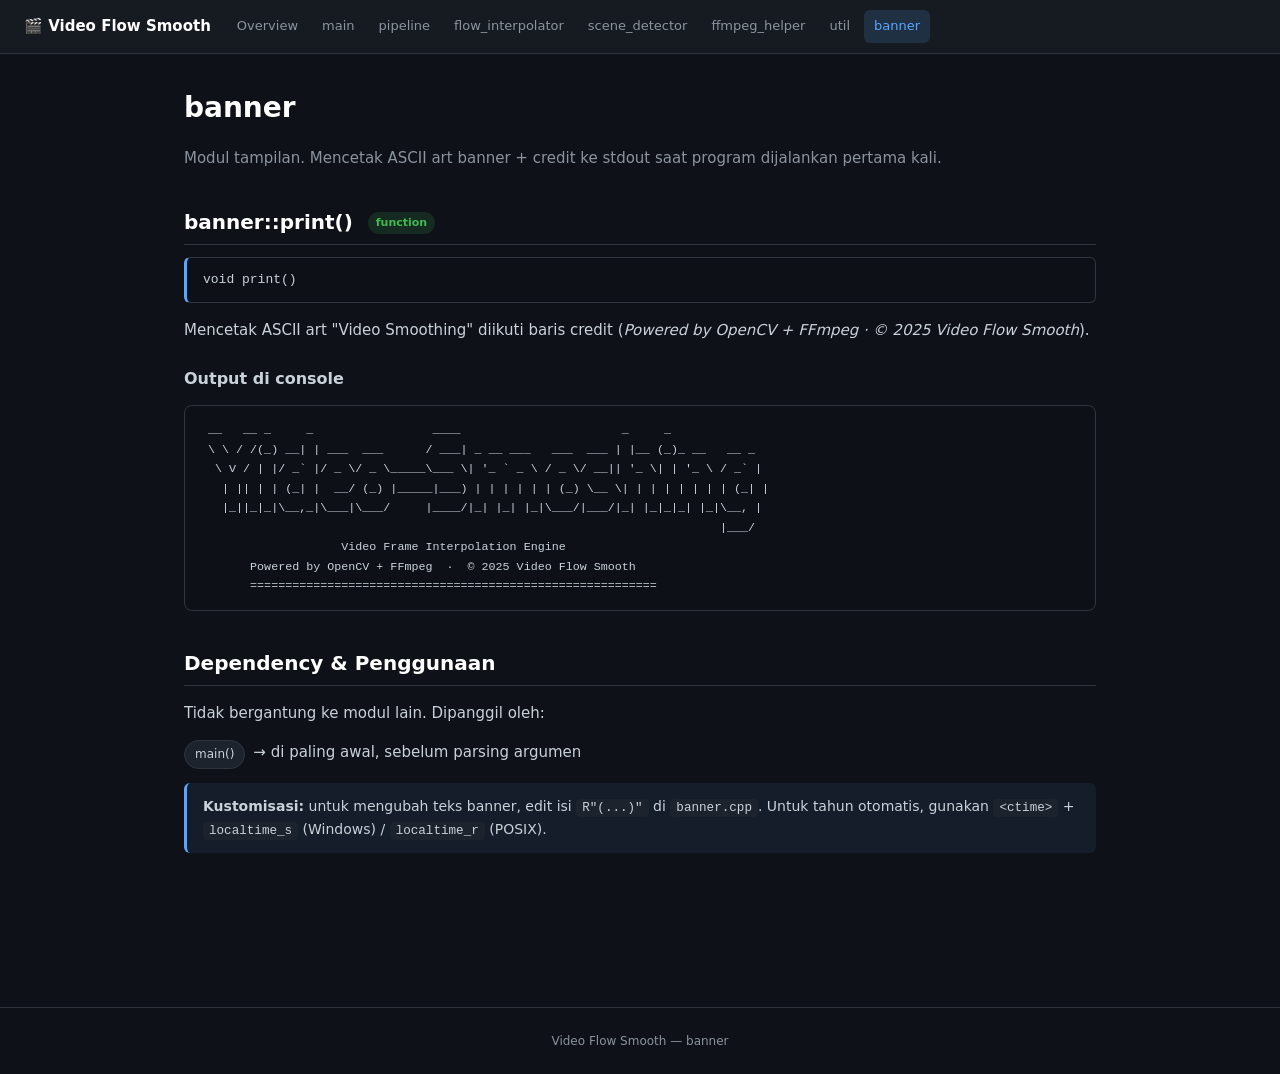
==== docs-html/banner.html @ 12956aa4 "Add banner module with ASCII art display and integrate into main application" ====
<!DOCTYPE html>
<html lang="id">
<head>
  <meta charset="UTF-8">
  <title>banner — Video Flow Smooth</title>
  <link rel="stylesheet" href="style.css">
</head>
<body>

<nav class="top">
  <span class="brand">🎬 Video Flow Smooth</span>
  <a href="index.html">Overview</a>
  <a href="main.html">main</a>
  <a href="pipeline.html">pipeline</a>
  <a href="flow_interpolator.html">flow_interpolator</a>
  <a href="scene_detector.html">scene_detector</a>
  <a href="ffmpeg_helper.html">ffmpeg_helper</a>
  <a href="util.html">util</a>
  <a href="banner.html" class="active">banner</a>
</nav>

<main>
  <h1>banner</h1>
  <p class="lead">
    Modul tampilan. Mencetak ASCII art banner + credit ke stdout saat
    program dijalankan pertama kali.
  </p>

  <h2 id="print">banner::print() <span class="badge fn">function</span></h2>
  <div class="signature">void print()</div>
  <p>Mencetak ASCII art "Video Smoothing" diikuti baris credit
     (<em>Powered by OpenCV + FFmpeg · © 2025 Video Flow Smooth</em>).</p>

  <h3>Output di console</h3>
<pre><code> __   __ _     _                 ____                       _     _
 \ \ / /(_) __| | ___  ___      / ___| _ __ ___   ___  ___ | |__ (_)_ __   __ _
  \ V / | |/ _` |/ _ \/ _ \_____\___ \| '_ ` _ \ / _ \/ __|| '_ \| | '_ \ / _` |
   | || | | (_| |  __/ (_) |_____|___) | | | | | | (_) \__ \| | | | | | | | (_| |
   |_||_|_|\__,_|\___|\___/     |____/|_| |_| |_|\___/|___/|_| |_|_|_| |_|\__, |
                                                                          |___/
                    Video Frame Interpolation Engine
       Powered by OpenCV + FFmpeg  ·  © 2025 Video Flow Smooth
       ==========================================================</code></pre>

  <h2>Dependency &amp; Penggunaan</h2>
  <p>Tidak bergantung ke modul lain. Dipanggil oleh:</p>
  <div class="links">
    <a href="main.html#main">main()</a>
    <span>→ di paling awal, sebelum parsing argumen</span>
  </div>

  <div class="note">
    <strong>Kustomisasi:</strong> untuk mengubah teks banner, edit isi
    <code>R"(...)"</code> di <code>banner.cpp</code>. Untuk tahun otomatis,
    gunakan <code>&lt;ctime&gt;</code> + <code>localtime_s</code> (Windows) /
    <code>localtime_r</code> (POSIX).
  </div>
</main>

<footer>Video Flow Smooth — banner</footer>
</body>
</html>
---- docs-html/style.css ----
:root {
  --bg: #0e1117;
  --surface: #161b22;
  --surface2: #1c232c;
  --border: #30363d;
  --text: #c9d1d9;
  --text-dim: #8b949e;
  --accent: #58a6ff;
  --accent2: #79c0ff;
  --code-bg: #0d1117;
  --success: #3fb950;
  --warning: #d29922;
  --danger: #f85149;
}
* { box-sizing: border-box; }
html, body {
  margin: 0; padding: 0;
  background: var(--bg); color: var(--text);
  font-family: -apple-system, "Segoe UI", system-ui, sans-serif;
  font-size: 15px; line-height: 1.6;
}
a { color: var(--accent); text-decoration: none; }
a:hover { text-decoration: underline; color: var(--accent2); }

/* ---- top nav ---- */
nav.top {
  position: sticky; top: 0; z-index: 10;
  background: var(--surface); border-bottom: 1px solid var(--border);
  padding: 10px 24px; display: flex; gap: 4px; align-items: center;
  flex-wrap: wrap;
}
nav.top .brand {
  font-weight: 700; color: #fff; margin-right: 12px;
  display: inline-flex; align-items: center; gap: 6px;
}
nav.top a {
  padding: 6px 10px; border-radius: 6px; color: var(--text-dim);
  font-size: 13px; font-weight: 500;
}
nav.top a:hover { background: var(--surface2); color: var(--text); text-decoration: none; }
nav.top a.active { background: rgba(88,166,255,0.15); color: var(--accent); }

/* ---- main ---- */
main {
  max-width: 960px; margin: 0 auto; padding: 32px 24px 80px;
}
h1 { font-size: 28px; margin: 0 0 8px; color: #fff; }
h2 { font-size: 20px; margin: 36px 0 12px; padding-bottom: 6px;
     border-bottom: 1px solid var(--border); color: #fff; }
h3 { font-size: 16px; margin: 24px 0 8px; color: var(--text); }
.lead { color: var(--text-dim); margin-bottom: 24px; }

/* ---- code ---- */
pre {
  background: var(--code-bg); border: 1px solid var(--border);
  border-radius: 8px; padding: 14px 16px; overflow-x: auto;
  font-size: 13px; line-height: 1.5;
  font-family: "Cascadia Code", "Consolas", "Monaco", monospace;
}
code { font-family: "Cascadia Code", "Consolas", "Monaco", monospace;
       background: var(--surface2); padding: 2px 6px; border-radius: 4px; font-size: 0.9em; }
pre code { background: none; padding: 0; }
.tok-kw { color: #ff7b72; }
.tok-type { color: #ffa657; }
.tok-fn { color: #d2a8ff; }
.tok-str { color: #a5d6ff; }
.tok-com { color: #6e7681; font-style: italic; }

/* ---- signature block ---- */
.signature {
  background: var(--code-bg); border: 1px solid var(--border);
  border-left: 3px solid var(--accent);
  border-radius: 6px; padding: 12px 16px; margin: 12px 0;
  font-family: "Cascadia Code", "Consolas", monospace;
  font-size: 13px; overflow-x: auto;
}

/* ---- tables ---- */
table { width: 100%; border-collapse: collapse; margin: 12px 0; font-size: 14px; }
th, td { padding: 8px 12px; text-align: left; border-bottom: 1px solid var(--border); }
th { background: var(--surface); color: var(--text-dim); font-weight: 600; font-size: 13px; }
td code { font-size: 0.88em; }

/* ---- cards ---- */
.grid { display: grid; grid-template-columns: repeat(auto-fill, minmax(280px, 1fr));
        gap: 12px; margin: 16px 0; }
.card {
  background: var(--surface); border: 1px solid var(--border);
  border-radius: 8px; padding: 16px;
  transition: border-color 0.15s, transform 0.15s;
}
.card:hover { border-color: var(--accent); transform: translateY(-1px); }
.card h3 { margin: 0 0 6px; color: var(--accent); font-size: 15px; }
.card p { margin: 0; color: var(--text-dim); font-size: 13px; }

/* ---- callouts ---- */
.note, .warn, .ok {
  border-radius: 6px; padding: 12px 16px; margin: 14px 0;
  border-left: 3px solid;
  font-size: 14px;
}
.note { background: rgba(88,166,255,0.08); border-color: var(--accent); }
.warn { background: rgba(210,153,34,0.08); border-color: var(--warning); }
.ok   { background: rgba(63,185,80,0.08);  border-color: var(--success); }

/* ---- link groups ---- */
.links {
  display: flex; gap: 8px; flex-wrap: wrap; margin-top: 8px;
}
.links a {
  background: var(--surface2); padding: 4px 10px; border-radius: 999px;
  font-size: 12px; color: var(--text);
  border: 1px solid var(--border);
}
.links a:hover { border-color: var(--accent); color: var(--accent); text-decoration: none; }

/* ---- badge ---- */
.badge {
  display: inline-block; padding: 2px 8px; border-radius: 999px;
  font-size: 11px; font-weight: 600; margin-left: 8px; vertical-align: middle;
}
.badge.ns { background: rgba(88,166,255,0.15); color: var(--accent); }
.badge.cls { background: rgba(210,153,34,0.15); color: var(--warning); }
.badge.fn { background: rgba(63,185,80,0.15);  color: var(--success); }

/* ---- footer ---- */
footer {
  text-align: center; color: var(--text-dim); font-size: 12px;
  padding: 24px; border-top: 1px solid var(--border);
  margin-top: 60px;
}
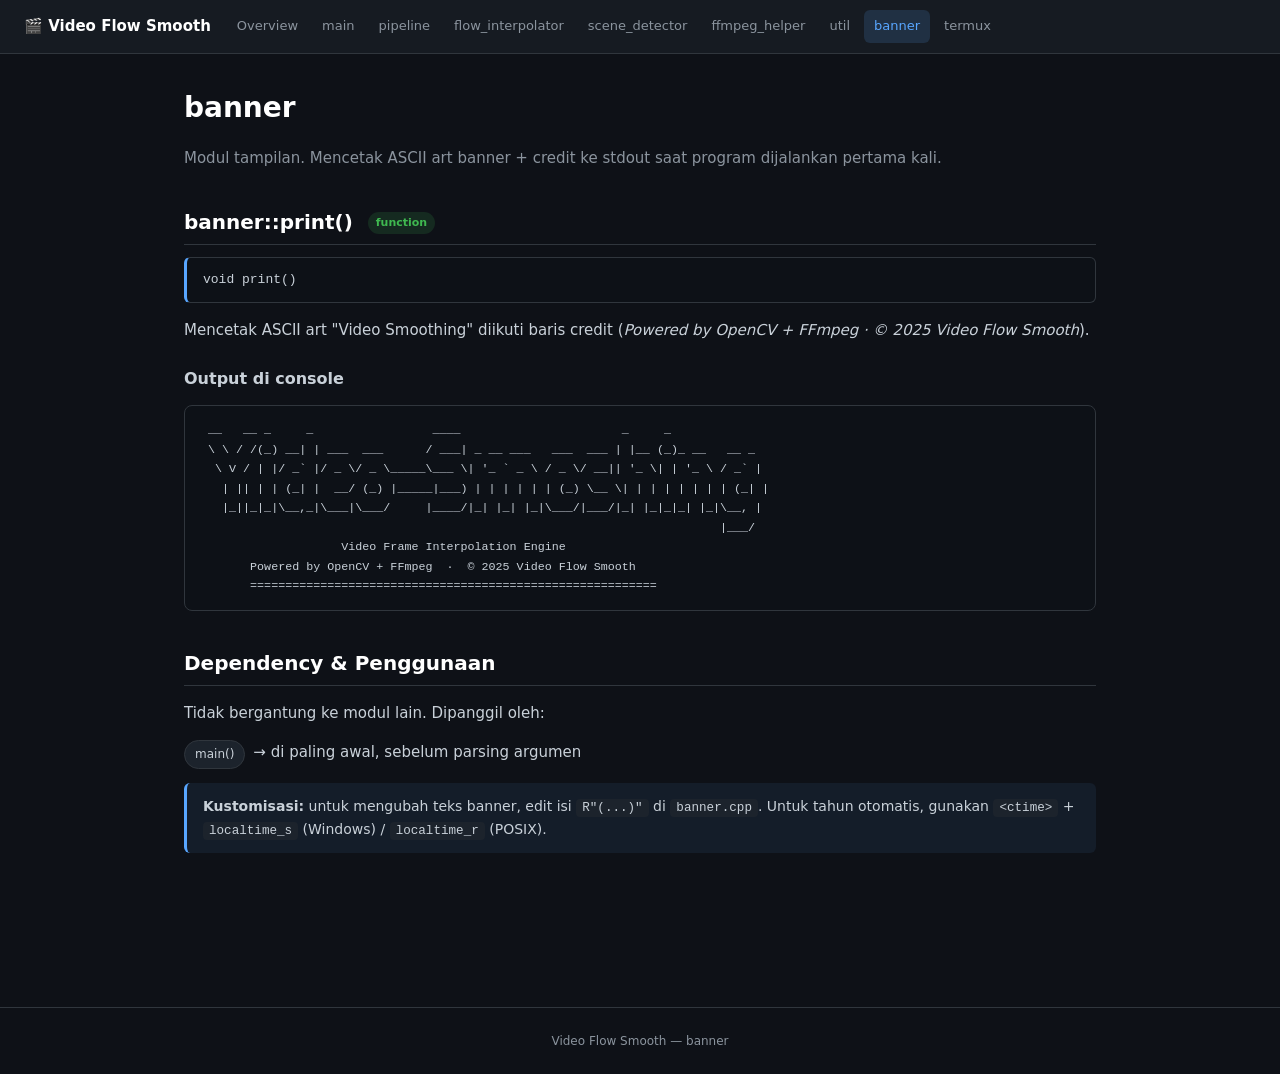
==== commit 22bf1f04: "Add Termux support with build script and documentation updates" ====
--- a/docs-html/banner.html
+++ b/docs-html/banner.html
@@ -17,6 +17,7 @@
   <a href="ffmpeg_helper.html">ffmpeg_helper</a>
   <a href="util.html">util</a>
   <a href="banner.html" class="active">banner</a>
+  <a href="termux.html">termux</a>
 </nav>
 
 <main>
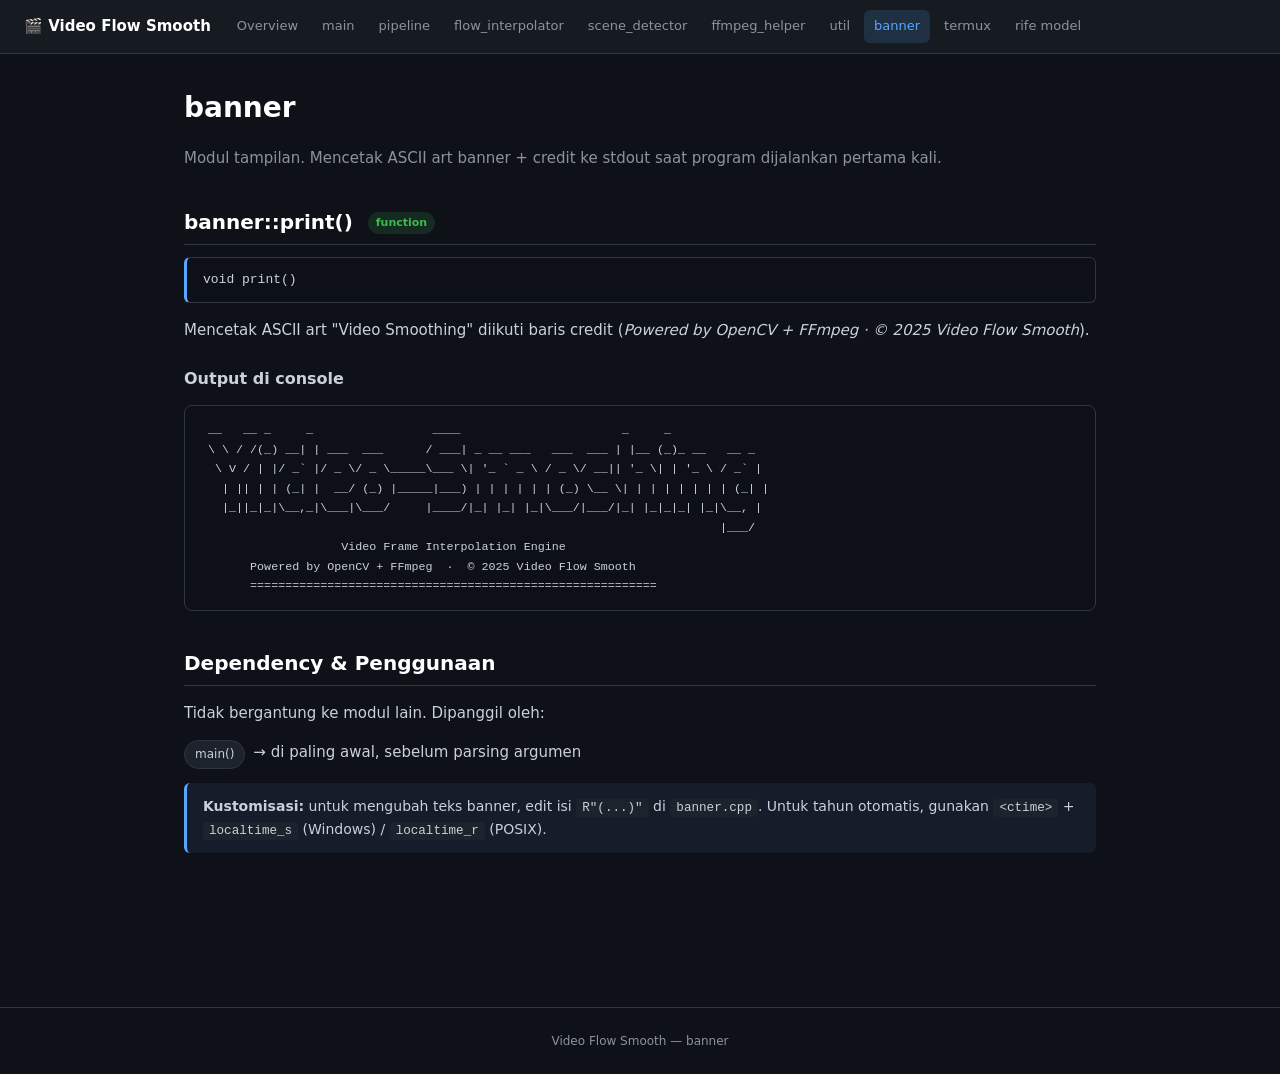
==== commit 79f44ddf: "feat: add experimental RIFE AI interpolation support - Introduced RIFE AI interpolation feature, acc" ====
--- a/docs-html/banner.html
+++ b/docs-html/banner.html
@@ -18,6 +18,7 @@
   <a href="util.html">util</a>
   <a href="banner.html" class="active">banner</a>
   <a href="termux.html">termux</a>
+  <a href="rife.html">rife model</a>
 </nav>
 
 <main>
